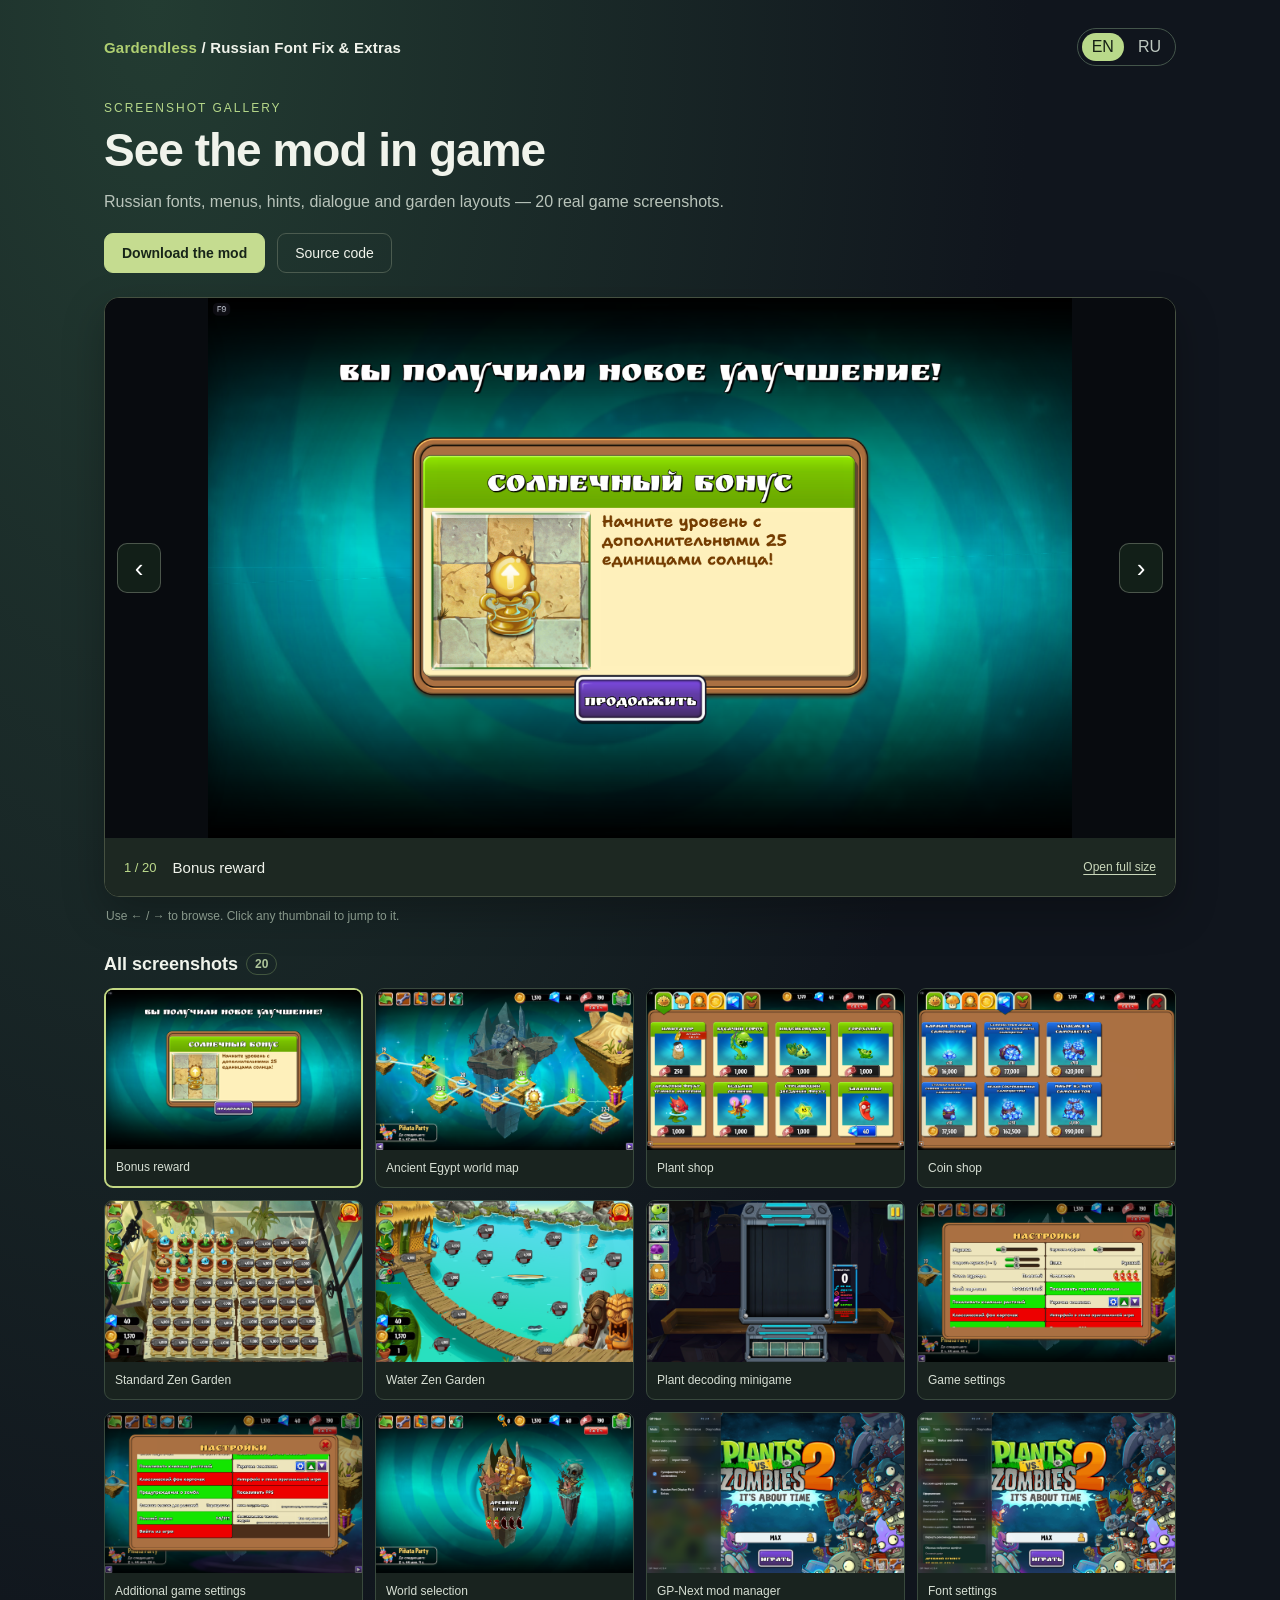
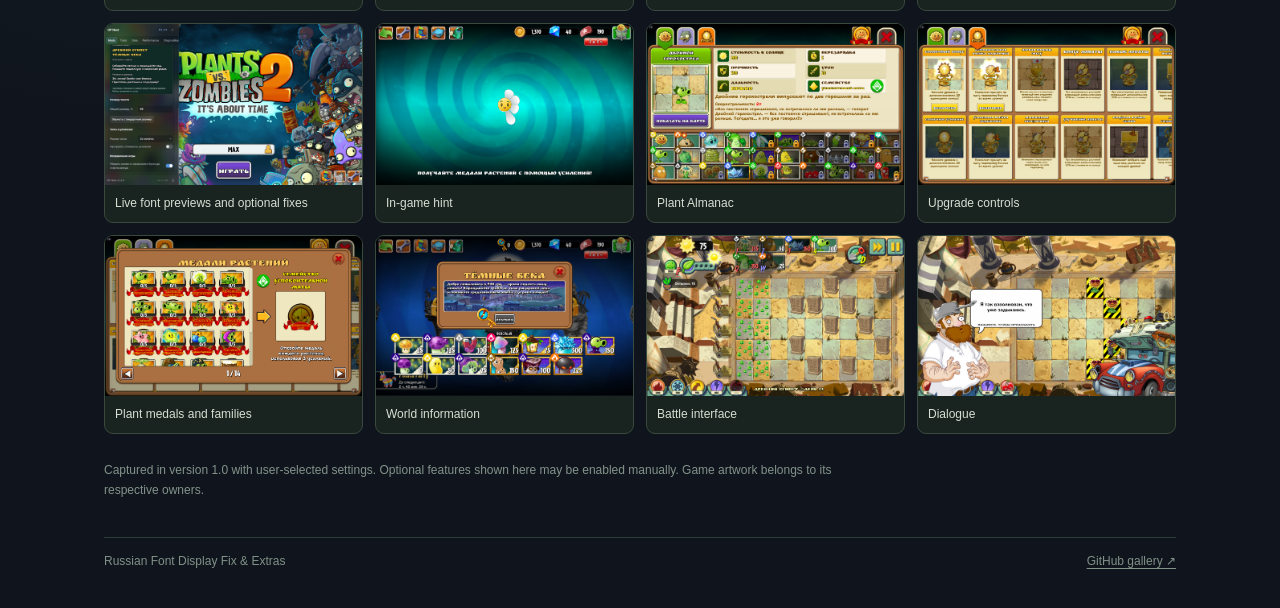
==== docs/index.html @ eb2c73b8 "Fix objective text size and add a 20-screenshot gallery" ====
<!doctype html>
<html lang="en"><head><meta charset="utf-8"><meta name="viewport" content="width=device-width,initial-scale=1"><meta name="description" content="20 real game screenshots of Russian Font Display Fix & Extras for PvZ2 Gardendless."><title>Russian Font Display Fix & Extras — Screenshots</title><link rel="stylesheet" href="gallery.css"></head>
<body><main class="wrap"><header class="top"><a class="brand" href="https://github.com/D1G1TaL-GeeK/gardendless-russian-font-fix-extras"><span>Gardendless</span> / Russian Font Fix & Extras</a><div class="language" aria-label="Language"><button type="button" data-language="en">EN</button><button type="button" data-language="ru">RU</button></div></header>
<section class="hero"><div class="eyebrow">Screenshot gallery</div><h1 data-text="heading">See the mod in game</h1><p class="intro" data-text="intro">Russian fonts, menus, hints, dialogue and garden layouts — 20 real game screenshots.</p><nav class="actions"><a href="https://github.com/D1G1TaL-GeeK/gardendless-russian-font-fix-extras/releases/latest" data-text="download">Download the mod</a><a href="https://github.com/D1G1TaL-GeeK/gardendless-russian-font-fix-extras" data-text="source">Source code</a></nav></section>
<section class="viewer" aria-label="Screenshot viewer"><div class="stage"><img id="photo" src="screenshots/01-bonus-reward.png" alt="Bonus reward"><button id="previous" class="arrow previous" type="button" aria-label="Previous screenshot">‹</button><button id="next" class="arrow next" type="button" aria-label="Next screenshot">›</button></div><div class="caption" aria-live="polite" aria-atomic="true"><span id="counter" class="counter">1 / 20</span><h2 id="caption">Bonus reward</h2><a id="original" href="screenshots/01-bonus-reward.png" target="_blank" rel="noopener" data-text="original">Open full size</a></div></section>
<p class="help" data-text="keys">Use ← / → to browse. Click any thumbnail to jump to it.</p><h2 class="grid-title"><span data-text="all">All screenshots</span><span>20</span></h2><div id="thumbnails" class="thumbnails" aria-label="Screenshot thumbnails"></div>
<noscript><p>JavaScript is required for the carousel. <a href="https://github.com/D1G1TaL-GeeK/gardendless-russian-font-fix-extras/blob/main/SCREENSHOTS.md">Browse all screenshots on GitHub</a>.</p></noscript><p class="note" data-text="note">Captured in version 1.0 with user-selected settings. Optional features shown here may be enabled manually. Game artwork belongs to its respective owners.</p><footer><span>Russian Font Display Fix & Extras</span><a href="https://github.com/D1G1TaL-GeeK/gardendless-russian-font-fix-extras/blob/main/SCREENSHOTS.md">GitHub gallery ↗</a></footer></main><script src="gallery.js"></script></body></html>
---- docs/gallery.css ----
:root{color-scheme:dark;font-family:Arial,Helvetica,sans-serif;background:#10151d;color:#f0f3eb}*{box-sizing:border-box}body{margin:0;background:radial-gradient(ellipse at 12% 0,#233c32,transparent 55%),#10151d}a{color:inherit}button,a{touch-action:manipulation}button{font:inherit;cursor:pointer}button:focus-visible,a:focus-visible{outline:3px solid #e8c669;outline-offset:4px}.wrap{max-width:1120px;margin:auto;padding:28px 24px 40px}.top{display:flex;align-items:center;justify-content:space-between;gap:20px}.brand{text-decoration:none;font-size:15px;font-weight:700;letter-spacing:.2px}.brand span{color:#afcf71}.language{display:flex;gap:4px;border:1px solid #44554b;border-radius:20px;padding:4px}.language button{border:0;background:transparent;color:#bec8c1;border-radius:15px;padding:5px 10px}.language button[aria-pressed=true]{background:#b9d98a;color:#162114}.hero{margin:35px 0 24px}.eyebrow{color:#b5d789;font-size:12px;letter-spacing:2px;text-transform:uppercase;margin-bottom:10px}h1{font-size:clamp(28px,4vw,46px);line-height:1.12;margin:0 0 12px;letter-spacing:-1px}.intro{color:#b9c4bb;line-height:1.6;max-width:670px;margin:0}.actions{display:flex;gap:12px;flex-wrap:wrap;margin-top:19px}.actions a{text-decoration:none;border:1px solid #4b5b4f;border-radius:9px;padding:11px 17px;font-size:14px}.actions a:first-child{background:#c5dc90;color:#182519;border:1px solid #c5dc90;font-weight:700}.viewer{border:1px solid #465141;border-radius:15px;overflow:hidden;background:#090d12;box-shadow:0 16px 42px #0004}.stage{position:relative;display:flex;justify-content:center;align-items:center;height:clamp(260px,52vw,540px);background:#080b0f}.stage img{width:100%;height:100%;object-fit:contain}.arrow{position:absolute;top:50%;transform:translateY(-50%);width:44px;height:50px;border:1px solid #8b978877;border-radius:10px;background:#15221ae6;color:white;font-size:26px}.arrow:hover{background:#395139}.previous{left:12px}.next{right:12px}.caption{display:flex;align-items:center;gap:16px;padding:14px 19px;background:#1d2822;min-height:58px}.counter{color:#bcd98c;font-size:13px;font-variant-numeric:tabular-nums;white-space:nowrap}.caption h2{font-size:15px;margin:0;font-weight:500;flex:1}.caption a{color:#c9d7ba;font-size:12px;white-space:nowrap;text-underline-offset:3px}.help{font-size:12px;color:#87978a;margin:12px 2px 23px}.grid-title{display:flex;gap:8px;align-items:center;font-size:18px;margin:30px 0 13px}.grid-title span:last-child{color:#afc69b;font-size:12px;border:1px solid #42563f;padding:3px 8px;border-radius:12px}.thumbnails{display:grid;grid-template-columns:repeat(4,minmax(0,1fr));gap:12px}.thumbnails button{background:#19231f;color:#d7dfd4;border:1px solid #39493d;border-radius:9px;padding:0;overflow:hidden;text-align:left;transition:border-color .1s}.thumbnails button[aria-pressed=true]{border:2px solid #c2d783}.thumbnails img{display:block;width:100%;height:auto;aspect-ratio:1.6;object-fit:contain;background:#0b0f13}.thumbnails span{display:block;font-size:12px;padding:10px;line-height:1.4;min-height:36px}.thumbnails button:hover{border-color:#9eaf85}.note{color:#83928a;font-size:12px;line-height:1.7;margin:26px 0 0;max-width:780px}footer{display:flex;justify-content:space-between;gap:16px;color:#809087;font-size:12px;margin-top:36px;border-top:1px solid #2d3d33;padding-top:16px}footer a{text-underline-offset:3px}@media(max-width:700px){.wrap{padding:20px 14px 28px}.brand{font-size:12px;max-width:220px}.hero{margin-top:28px}.thumbnails{grid-template-columns:repeat(2,minmax(0,1fr));gap:10px}.stage{height:auto;aspect-ratio:1.6}.arrow{width:34px;height:42px;font-size:22px}.previous{left:6px}.next{right:6px}.caption{padding:12px;flex-wrap:wrap;gap:8px}.caption h2{font-size:13px}.caption a{margin-left:auto}.help{line-height:1.5}footer{flex-wrap:wrap}}@media(prefers-reduced-motion:reduce){*{transition:none!important}}
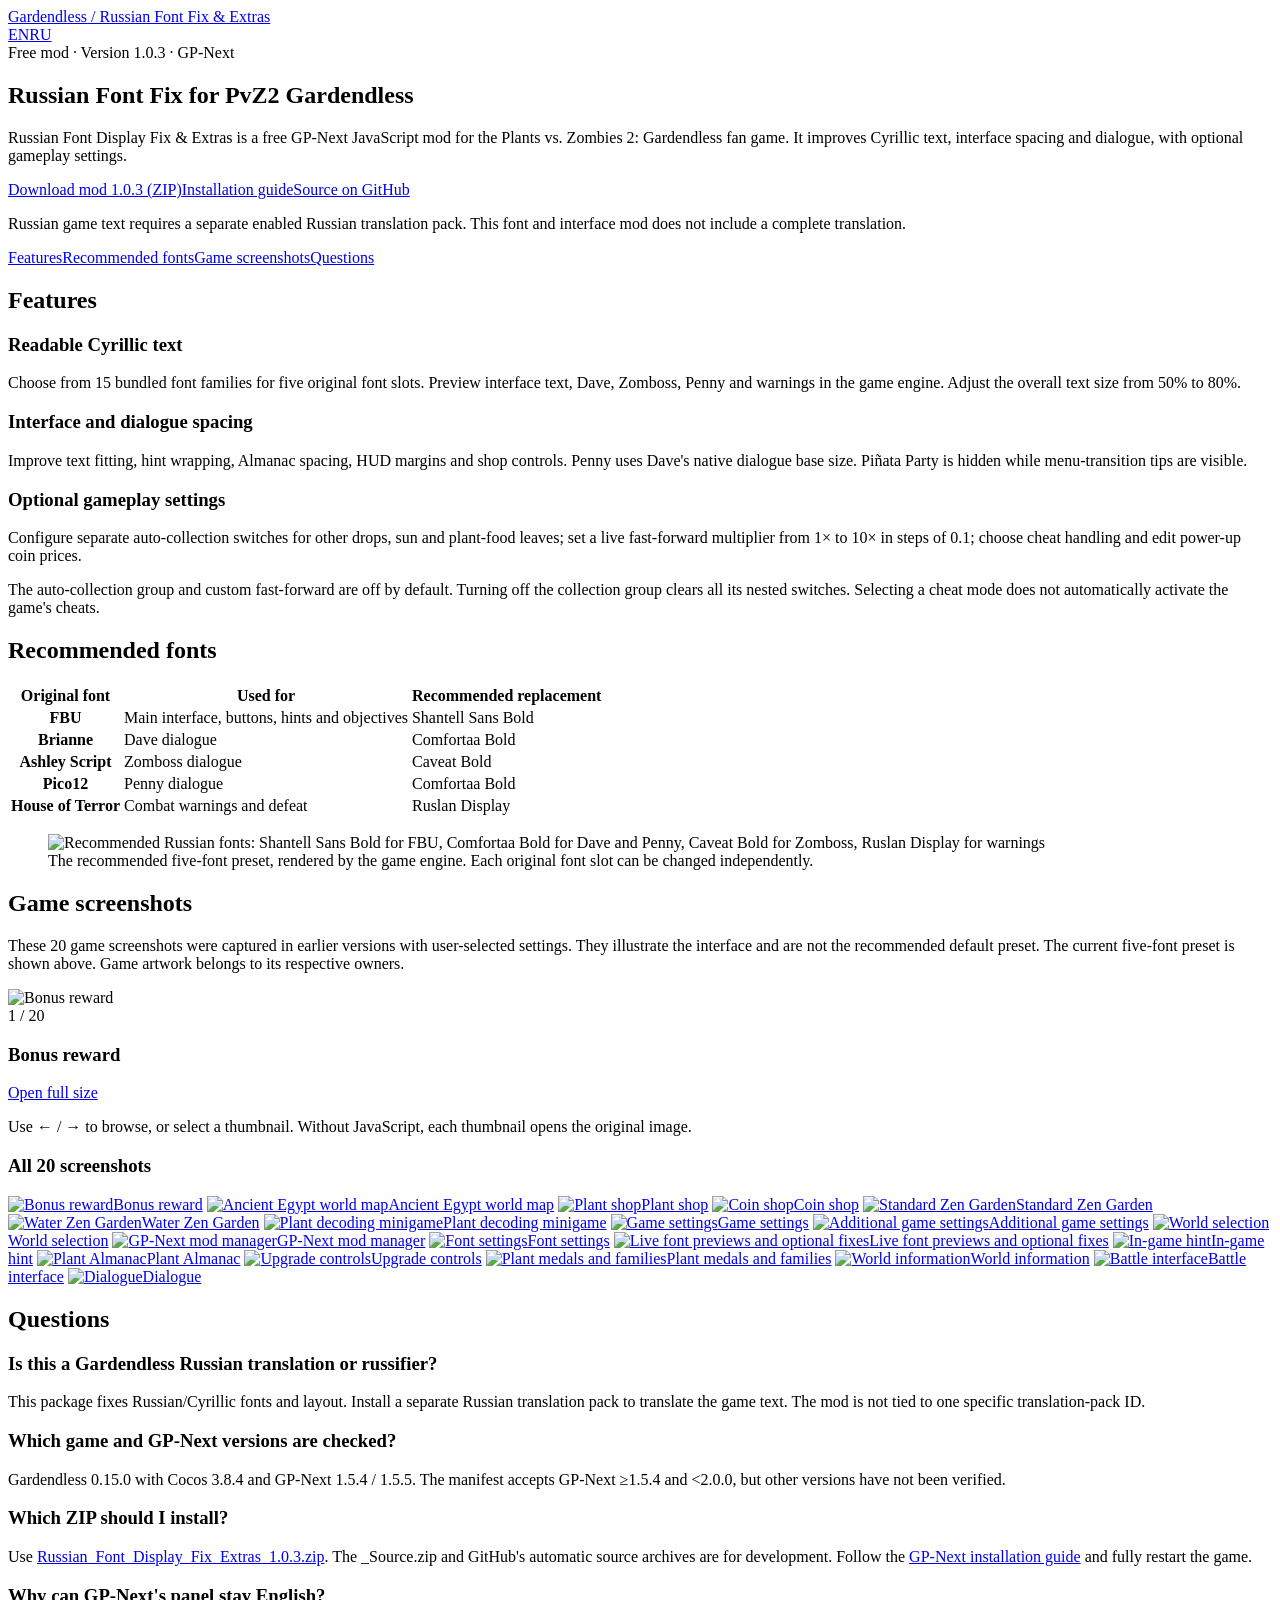
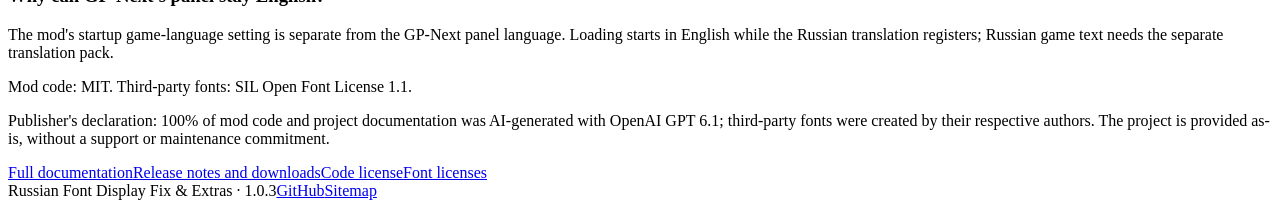
==== commit 2c356ae2: "Improve repository discovery and publish crawlable bilingual project pages" ====
--- a/docs/index.html
+++ b/docs/index.html
@@ -1,7 +1,128 @@
 <!doctype html>
-<html lang="en"><head><meta charset="utf-8"><meta name="viewport" content="width=device-width,initial-scale=1"><meta name="description" content="20 real game screenshots of Russian Font Display Fix & Extras for PvZ2 Gardendless."><title>Russian Font Display Fix & Extras — Screenshots</title><link rel="stylesheet" href="gallery.css"></head>
-<body><main class="wrap"><header class="top"><a class="brand" href="https://github.com/D1G1TaL-GeeK/gardendless-russian-font-fix-extras"><span>Gardendless</span> / Russian Font Fix & Extras</a><div class="language" aria-label="Language"><button type="button" data-language="en">EN</button><button type="button" data-language="ru">RU</button></div></header>
-<section class="hero"><div class="eyebrow">Screenshot gallery</div><h1 data-text="heading">See the mod in game</h1><p class="intro" data-text="intro">Russian fonts, menus, hints, dialogue and garden layouts — 20 real game screenshots.</p><nav class="actions"><a href="https://github.com/D1G1TaL-GeeK/gardendless-russian-font-fix-extras/releases/latest" data-text="download">Download the mod</a><a href="https://github.com/D1G1TaL-GeeK/gardendless-russian-font-fix-extras" data-text="source">Source code</a></nav></section>
-<section class="viewer" aria-label="Screenshot viewer"><div class="stage"><img id="photo" src="screenshots/01-bonus-reward.png" alt="Bonus reward"><button id="previous" class="arrow previous" type="button" aria-label="Previous screenshot">‹</button><button id="next" class="arrow next" type="button" aria-label="Next screenshot">›</button></div><div class="caption" aria-live="polite" aria-atomic="true"><span id="counter" class="counter">1 / 20</span><h2 id="caption">Bonus reward</h2><a id="original" href="screenshots/01-bonus-reward.png" target="_blank" rel="noopener" data-text="original">Open full size</a></div></section>
-<p class="help" data-text="keys">Use ← / → to browse. Click any thumbnail to jump to it.</p><h2 class="grid-title"><span data-text="all">All screenshots</span><span>20</span></h2><div id="thumbnails" class="thumbnails" aria-label="Screenshot thumbnails"></div>
-<noscript><p>JavaScript is required for the carousel. <a href="https://github.com/D1G1TaL-GeeK/gardendless-russian-font-fix-extras/blob/main/SCREENSHOTS.md">Browse all screenshots on GitHub</a>.</p></noscript><p class="note" data-text="note">Captured in version 1.0 with user-selected settings. Optional features shown here may be enabled manually. Game artwork belongs to its respective owners.</p><footer><span>Russian Font Display Fix & Extras</span><a href="https://github.com/D1G1TaL-GeeK/gardendless-russian-font-fix-extras/blob/main/SCREENSHOTS.md">GitHub gallery ↗</a></footer></main><script src="gallery.js"></script></body></html>+<html lang="en">
+<head>
+  <meta charset="utf-8">
+  <meta name="viewport" content="width=device-width, initial-scale=1">
+  <title>PvZ2 Gardendless: Russian Font Fix &amp; Extras — GP-Next</title>
+  <meta name="description" content="Russian/Cyrillic font and UI fixes for PvZ2 Gardendless through GP-Next. 15 font families, live previews, auto-collection, game speed settings and installation guide.">
+  <meta name="robots" content="index, follow, max-image-preview:large">
+  <link rel="canonical" href="https://d1g1tal-geek.github.io/gardendless-russian-font-fix-extras/">
+  <link rel="alternate" hreflang="en" href="https://d1g1tal-geek.github.io/gardendless-russian-font-fix-extras/">
+  <link rel="alternate" hreflang="ru" href="https://d1g1tal-geek.github.io/gardendless-russian-font-fix-extras/ru/">
+  <link rel="alternate" hreflang="x-default" href="https://d1g1tal-geek.github.io/gardendless-russian-font-fix-extras/">
+  <link rel="sitemap" type="application/xml" href="https://d1g1tal-geek.github.io/gardendless-russian-font-fix-extras/sitemap.xml">
+  <meta property="og:type" content="website">
+  <meta property="og:site_name" content="Russian Font Display Fix &amp; Extras">
+  <meta property="og:title" content="PvZ2 Gardendless: Russian Font Fix &amp; Extras — GP-Next">
+  <meta property="og:description" content="Russian/Cyrillic font and UI fixes for PvZ2 Gardendless through GP-Next. 15 font families, live previews, auto-collection, game speed settings and installation guide.">
+  <meta property="og:url" content="https://d1g1tal-geek.github.io/gardendless-russian-font-fix-extras/">
+  <meta property="og:locale" content="en_US">
+  <meta property="og:locale:alternate" content="ru_RU">
+  <meta property="og:image" content="https://d1g1tal-geek.github.io/gardendless-russian-font-fix-extras/assets/recommended-font-preview.png">
+  <meta property="og:image:width" content="860">
+  <meta property="og:image:height" content="980">
+  <meta property="og:image:alt" content="Recommended Russian fonts: Shantell Sans Bold for FBU, Comfortaa Bold for Dave and Penny, Caveat Bold for Zomboss, Ruslan Display for warnings">
+  <meta name="twitter:card" content="summary_large_image">
+  <meta name="twitter:title" content="PvZ2 Gardendless: Russian Font Fix &amp; Extras — GP-Next">
+  <meta name="twitter:description" content="Russian/Cyrillic font and UI fixes for PvZ2 Gardendless through GP-Next. 15 font families, live previews, auto-collection, game speed settings and installation guide.">
+  <meta name="twitter:image" content="https://d1g1tal-geek.github.io/gardendless-russian-font-fix-extras/assets/recommended-font-preview.png">
+  <meta name="twitter:image:alt" content="Recommended Russian fonts: Shantell Sans Bold for FBU, Comfortaa Bold for Dave and Penny, Caveat Bold for Zomboss, Ruslan Display for warnings">
+  <link rel="stylesheet" href="https://d1g1tal-geek.github.io/gardendless-russian-font-fix-extras/gallery.css">
+  <link rel="stylesheet" href="https://d1g1tal-geek.github.io/gardendless-russian-font-fix-extras/site.css">
+  <script type="application/ld+json">{
+  "@context": "https://schema.org",
+  "@graph": [
+    {
+      "@type": "WebSite",
+      "@id": "https://d1g1tal-geek.github.io/gardendless-russian-font-fix-extras/#website",
+      "url": "https://d1g1tal-geek.github.io/gardendless-russian-font-fix-extras/",
+      "name": "Russian Font Display Fix & Extras for PvZ2 Gardendless",
+      "inLanguage": [
+        "en",
+        "ru"
+      ]
+    },
+    {
+      "@type": "WebPage",
+      "@id": "https://d1g1tal-geek.github.io/gardendless-russian-font-fix-extras/#webpage",
+      "url": "https://d1g1tal-geek.github.io/gardendless-russian-font-fix-extras/",
+      "name": "PvZ2 Gardendless: Russian Font Fix & Extras — GP-Next",
+      "description": "Russian/Cyrillic font and UI fixes for PvZ2 Gardendless through GP-Next. 15 font families, live previews, auto-collection, game speed settings and installation guide.",
+      "inLanguage": "en",
+      "isPartOf": {
+        "@id": "https://d1g1tal-geek.github.io/gardendless-russian-font-fix-extras/#website"
+      },
+      "about": {
+        "@id": "https://d1g1tal-geek.github.io/gardendless-russian-font-fix-extras/#mod"
+      }
+    },
+    {
+      "@type": "SoftwareApplication",
+      "@id": "https://d1g1tal-geek.github.io/gardendless-russian-font-fix-extras/#mod",
+      "name": "Russian Font Display Fix & Extras",
+      "url": "https://d1g1tal-geek.github.io/gardendless-russian-font-fix-extras/",
+      "description": "A GP-Next mod with Russian/Cyrillic font fixes, interface spacing and optional gameplay settings for PvZ2 Gardendless. Requires a separate translation pack for Russian game text.",
+      "applicationCategory": "GameApplication",
+      "operatingSystem": "Windows",
+      "softwareVersion": "1.0.3",
+      "downloadUrl": "https://github.com/D1G1TaL-GeeK/gardendless-russian-font-fix-extras/releases/download/v1.0.3/Russian_Font_Display_Fix_Extras_1.0.3.zip",
+      "softwareRequirements": "Gardendless 0.15.0; GP-Next 1.5.4 or 1.5.5; experimental.jsModding",
+      "license": "https://github.com/D1G1TaL-GeeK/gardendless-russian-font-fix-extras/blob/main/LICENSE",
+      "image": "https://d1g1tal-geek.github.io/gardendless-russian-font-fix-extras/assets/recommended-font-preview.png",
+      "offers": {
+        "@type": "Offer",
+        "price": "0",
+        "priceCurrency": "USD",
+        "url": "https://github.com/D1G1TaL-GeeK/gardendless-russian-font-fix-extras/releases/tag/v1.0.3"
+      },
+      "publisher": {
+        "@type": "Person",
+        "name": "D1G1TaL-GeeK",
+        "url": "https://github.com/D1G1TaL-GeeK"
+      }
+    }
+  ]
+}</script>
+</head>
+<body><main class="wrap">
+<header class="top"><a class="brand" href="https://d1g1tal-geek.github.io/gardendless-russian-font-fix-extras/"><span>Gardendless</span> / Russian Font Fix &amp; Extras</a>
+<nav class="language" aria-label="Language"><a href="https://d1g1tal-geek.github.io/gardendless-russian-font-fix-extras/" lang="en" hreflang="en" aria-current="page">EN</a><a href="https://d1g1tal-geek.github.io/gardendless-russian-font-fix-extras/ru/" lang="ru" hreflang="ru">RU</a></nav></header>
+<section class="hero"><div class="eyebrow">Free mod · Version 1.0.3 · GP-Next</div><h1>Russian Font Fix for PvZ2 Gardendless</h1><p class="intro">Russian Font Display Fix & Extras is a free GP-Next JavaScript mod for the Plants vs. Zombies 2: Gardendless fan game. It improves Cyrillic text, interface spacing and dialogue, with optional gameplay settings.</p><nav class="actions"><a href="https://github.com/D1G1TaL-GeeK/gardendless-russian-font-fix-extras/releases/download/v1.0.3/Russian_Font_Display_Fix_Extras_1.0.3.zip">Download mod 1.0.3 (ZIP)</a><a href="https://d1g1tal-geek.github.io/gardendless-russian-font-fix-extras/installation/">Installation guide</a><a href="https://github.com/D1G1TaL-GeeK/gardendless-russian-font-fix-extras">Source on GitHub</a></nav><p class="callout">Russian game text requires a separate enabled Russian translation pack. This font and interface mod does not include a complete translation.</p></section>
+<nav class="section-nav" aria-label="Page contents"><a href="#features">Features</a><a href="#fonts">Recommended fonts</a><a href="#gallery">Game screenshots</a><a href="#faq">Questions</a></nav>
+<section id="features" class="content"><h2>Features</h2><div class="cards">
+<article><h3>Readable Cyrillic text</h3><p>Choose from 15 bundled font families for five original font slots. Preview interface text, Dave, Zomboss, Penny and warnings in the game engine. Adjust the overall text size from 50% to 80%.</p></article>
+<article><h3>Interface and dialogue spacing</h3><p>Improve text fitting, hint wrapping, Almanac spacing, HUD margins and shop controls. Penny uses Dave's native dialogue base size. Piñata Party is hidden while menu-transition tips are visible.</p></article>
+<article><h3>Optional gameplay settings</h3><p>Configure separate auto-collection switches for other drops, sun and plant-food leaves; set a live fast-forward multiplier from 1× to 10× in steps of 0.1; choose cheat handling and edit power-up coin prices.</p></article>
+</div><p>The auto-collection group and custom fast-forward are off by default. Turning off the collection group clears all its nested switches. Selecting a cheat mode does not automatically activate the game's cheats.</p></section>
+<section id="fonts" class="content"><h2>Recommended fonts</h2><div class="table-wrap"><table><thead><tr><th scope="col">Original font</th><th scope="col">Used for</th><th scope="col">Recommended replacement</th></tr></thead><tbody><tr><th scope="row">FBU</th><td>Main interface, buttons, hints and objectives</td><td>Shantell Sans Bold</td></tr><tr><th scope="row">Brianne</th><td>Dave dialogue</td><td>Comfortaa Bold</td></tr><tr><th scope="row">Ashley Script</th><td>Zomboss dialogue</td><td>Caveat Bold</td></tr><tr><th scope="row">Pico12</th><td>Penny dialogue</td><td>Comfortaa Bold</td></tr><tr><th scope="row">House of Terror</th><td>Combat warnings and defeat</td><td>Ruslan Display</td></tr></tbody></table></div>
+<figure class="font-preview"><img src="https://d1g1tal-geek.github.io/gardendless-russian-font-fix-extras/assets/recommended-font-preview.png" alt="Recommended Russian fonts: Shantell Sans Bold for FBU, Comfortaa Bold for Dave and Penny, Caveat Bold for Zomboss, Ruslan Display for warnings" width="860" height="980" loading="lazy" decoding="async"><figcaption>The recommended five-font preset, rendered by the game engine. Each original font slot can be changed independently.</figcaption></figure></section>
+<section id="gallery" class="content"><h2>Game screenshots</h2><p>These 20 game screenshots were captured in earlier versions with user-selected settings. They illustrate the interface and are not the recommended default preset. The current five-font preset is shown above. Game artwork belongs to its respective owners.</p>
+<div class="viewer" aria-label="Screenshot viewer"><div class="stage"><img id="photo" src="https://d1g1tal-geek.github.io/gardendless-russian-font-fix-extras/screenshots/01-bonus-reward.png" alt="Bonus reward" width="2559" height="1599" loading="lazy" decoding="async"><button id="previous" class="arrow previous" type="button" aria-label="Previous screenshot" hidden>‹</button><button id="next" class="arrow next" type="button" aria-label="Next screenshot" hidden>›</button></div>
+<div class="caption" aria-live="polite" aria-atomic="true"><span id="counter" class="counter">1 / 20</span><h3 id="caption">Bonus reward</h3><a id="original" href="https://d1g1tal-geek.github.io/gardendless-russian-font-fix-extras/screenshots/01-bonus-reward.png" target="_blank" rel="noopener">Open full size</a></div></div>
+<p class="help">Use ← / → to browse, or select a thumbnail. Without JavaScript, each thumbnail opens the original image.</p><h3 class="grid-title">All 20 screenshots</h3><div id="thumbnails" class="thumbnails" aria-label="Screenshot thumbnails"><a href="https://d1g1tal-geek.github.io/gardendless-russian-font-fix-extras/screenshots/01-bonus-reward.png" data-screenshot="0" target="_blank" rel="noopener"><img src="https://d1g1tal-geek.github.io/gardendless-russian-font-fix-extras/screenshots/01-bonus-reward.png" alt="Bonus reward" width="2559" height="1599" loading="lazy" decoding="async"><span>Bonus reward</span></a>
+<a href="https://d1g1tal-geek.github.io/gardendless-russian-font-fix-extras/screenshots/02-world-map.png" data-screenshot="1" target="_blank" rel="noopener"><img src="https://d1g1tal-geek.github.io/gardendless-russian-font-fix-extras/screenshots/02-world-map.png" alt="Ancient Egypt world map" width="2559" height="1599" loading="lazy" decoding="async"><span>Ancient Egypt world map</span></a>
+<a href="https://d1g1tal-geek.github.io/gardendless-russian-font-fix-extras/screenshots/03-plant-shop.png" data-screenshot="2" target="_blank" rel="noopener"><img src="https://d1g1tal-geek.github.io/gardendless-russian-font-fix-extras/screenshots/03-plant-shop.png" alt="Plant shop" width="2559" height="1599" loading="lazy" decoding="async"><span>Plant shop</span></a>
+<a href="https://d1g1tal-geek.github.io/gardendless-russian-font-fix-extras/screenshots/04-coin-shop.png" data-screenshot="3" target="_blank" rel="noopener"><img src="https://d1g1tal-geek.github.io/gardendless-russian-font-fix-extras/screenshots/04-coin-shop.png" alt="Coin shop" width="2559" height="1599" loading="lazy" decoding="async"><span>Coin shop</span></a>
+<a href="https://d1g1tal-geek.github.io/gardendless-russian-font-fix-extras/screenshots/05-standard-garden.png" data-screenshot="4" target="_blank" rel="noopener"><img src="https://d1g1tal-geek.github.io/gardendless-russian-font-fix-extras/screenshots/05-standard-garden.png" alt="Standard Zen Garden" width="2559" height="1599" loading="lazy" decoding="async"><span>Standard Zen Garden</span></a>
+<a href="https://d1g1tal-geek.github.io/gardendless-russian-font-fix-extras/screenshots/06-water-garden.png" data-screenshot="5" target="_blank" rel="noopener"><img src="https://d1g1tal-geek.github.io/gardendless-russian-font-fix-extras/screenshots/06-water-garden.png" alt="Water Zen Garden" width="2559" height="1599" loading="lazy" decoding="async"><span>Water Zen Garden</span></a>
+<a href="https://d1g1tal-geek.github.io/gardendless-russian-font-fix-extras/screenshots/07-plant-decoding.png" data-screenshot="6" target="_blank" rel="noopener"><img src="https://d1g1tal-geek.github.io/gardendless-russian-font-fix-extras/screenshots/07-plant-decoding.png" alt="Plant decoding minigame" width="2559" height="1598" loading="lazy" decoding="async"><span>Plant decoding minigame</span></a>
+<a href="https://d1g1tal-geek.github.io/gardendless-russian-font-fix-extras/screenshots/08-game-settings.png" data-screenshot="7" target="_blank" rel="noopener"><img src="https://d1g1tal-geek.github.io/gardendless-russian-font-fix-extras/screenshots/08-game-settings.png" alt="Game settings" width="2559" height="1599" loading="lazy" decoding="async"><span>Game settings</span></a>
+<a href="https://d1g1tal-geek.github.io/gardendless-russian-font-fix-extras/screenshots/09-more-settings.png" data-screenshot="8" target="_blank" rel="noopener"><img src="https://d1g1tal-geek.github.io/gardendless-russian-font-fix-extras/screenshots/09-more-settings.png" alt="Additional game settings" width="2559" height="1599" loading="lazy" decoding="async"><span>Additional game settings</span></a>
+<a href="https://d1g1tal-geek.github.io/gardendless-russian-font-fix-extras/screenshots/10-world-chooser.png" data-screenshot="9" target="_blank" rel="noopener"><img src="https://d1g1tal-geek.github.io/gardendless-russian-font-fix-extras/screenshots/10-world-chooser.png" alt="World selection" width="2559" height="1599" loading="lazy" decoding="async"><span>World selection</span></a>
+<a href="https://d1g1tal-geek.github.io/gardendless-russian-font-fix-extras/screenshots/11-mod-manager.png" data-screenshot="10" target="_blank" rel="noopener"><img src="https://d1g1tal-geek.github.io/gardendless-russian-font-fix-extras/screenshots/11-mod-manager.png" alt="GP-Next mod manager" width="2559" height="1599" loading="lazy" decoding="async"><span>GP-Next mod manager</span></a>
+<a href="https://d1g1tal-geek.github.io/gardendless-russian-font-fix-extras/screenshots/12-font-settings.png" data-screenshot="11" target="_blank" rel="noopener"><img src="https://d1g1tal-geek.github.io/gardendless-russian-font-fix-extras/screenshots/12-font-settings.png" alt="Font settings" width="2559" height="1599" loading="lazy" decoding="async"><span>Font settings</span></a>
+<a href="https://d1g1tal-geek.github.io/gardendless-russian-font-fix-extras/screenshots/13-live-font-preview.png" data-screenshot="12" target="_blank" rel="noopener"><img src="https://d1g1tal-geek.github.io/gardendless-russian-font-fix-extras/screenshots/13-live-font-preview.png" alt="Live font previews and optional fixes" width="2559" height="1599" loading="lazy" decoding="async"><span>Live font previews and optional fixes</span></a>
+<a href="https://d1g1tal-geek.github.io/gardendless-russian-font-fix-extras/screenshots/14-game-hint.png" data-screenshot="13" target="_blank" rel="noopener"><img src="https://d1g1tal-geek.github.io/gardendless-russian-font-fix-extras/screenshots/14-game-hint.png" alt="In-game hint" width="2559" height="1599" loading="lazy" decoding="async"><span>In-game hint</span></a>
+<a href="https://d1g1tal-geek.github.io/gardendless-russian-font-fix-extras/screenshots/15-almanac.png" data-screenshot="14" target="_blank" rel="noopener"><img src="https://d1g1tal-geek.github.io/gardendless-russian-font-fix-extras/screenshots/15-almanac.png" alt="Plant Almanac" width="2559" height="1599" loading="lazy" decoding="async"><span>Plant Almanac</span></a>
+<a href="https://d1g1tal-geek.github.io/gardendless-russian-font-fix-extras/screenshots/16-upgrade-controls.png" data-screenshot="15" target="_blank" rel="noopener"><img src="https://d1g1tal-geek.github.io/gardendless-russian-font-fix-extras/screenshots/16-upgrade-controls.png" alt="Upgrade controls" width="2559" height="1598" loading="lazy" decoding="async"><span>Upgrade controls</span></a>
+<a href="https://d1g1tal-geek.github.io/gardendless-russian-font-fix-extras/screenshots/17-plant-medals.png" data-screenshot="16" target="_blank" rel="noopener"><img src="https://d1g1tal-geek.github.io/gardendless-russian-font-fix-extras/screenshots/17-plant-medals.png" alt="Plant medals and families" width="2559" height="1593" loading="lazy" decoding="async"><span>Plant medals and families</span></a>
+<a href="https://d1g1tal-geek.github.io/gardendless-russian-font-fix-extras/screenshots/18-world-information.png" data-screenshot="17" target="_blank" rel="noopener"><img src="https://d1g1tal-geek.github.io/gardendless-russian-font-fix-extras/screenshots/18-world-information.png" alt="World information" width="2559" height="1574" loading="lazy" decoding="async"><span>World information</span></a>
+<a href="https://d1g1tal-geek.github.io/gardendless-russian-font-fix-extras/screenshots/19-battle-hud.png" data-screenshot="18" target="_blank" rel="noopener"><img src="https://d1g1tal-geek.github.io/gardendless-russian-font-fix-extras/screenshots/19-battle-hud.png" alt="Battle interface" width="2559" height="1599" loading="lazy" decoding="async"><span>Battle interface</span></a>
+<a href="https://d1g1tal-geek.github.io/gardendless-russian-font-fix-extras/screenshots/20-dialogue.png" data-screenshot="19" target="_blank" rel="noopener"><img src="https://d1g1tal-geek.github.io/gardendless-russian-font-fix-extras/screenshots/20-dialogue.png" alt="Dialogue" width="2559" height="1599" loading="lazy" decoding="async"><span>Dialogue</span></a></div></section>
+<section id="faq" class="content faq"><h2>Questions</h2><article><h3>Is this a Gardendless Russian translation or russifier?</h3><p>This package fixes Russian/Cyrillic fonts and layout. Install a separate Russian translation pack to translate the game text. The mod is not tied to one specific translation-pack ID.</p></article>
+<article><h3>Which game and GP-Next versions are checked?</h3><p>Gardendless 0.15.0 with Cocos 3.8.4 and GP-Next 1.5.4 / 1.5.5. The manifest accepts GP-Next ≥1.5.4 and &lt;2.0.0, but other versions have not been verified.</p></article>
+<article><h3>Which ZIP should I install?</h3><p>Use <a href="https://github.com/D1G1TaL-GeeK/gardendless-russian-font-fix-extras/releases/download/v1.0.3/Russian_Font_Display_Fix_Extras_1.0.3.zip">Russian_Font_Display_Fix_Extras_1.0.3.zip</a>. The _Source.zip and GitHub's automatic source archives are for development. Follow the <a href="https://d1g1tal-geek.github.io/gardendless-russian-font-fix-extras/installation/">GP-Next installation guide</a> and fully restart the game.</p></article>
+<article><h3>Why can GP-Next's panel stay English?</h3><p>The mod's startup game-language setting is separate from the GP-Next panel language. Loading starts in English while the Russian translation registers; Russian game text needs the separate translation pack.</p></article></section>
+<section class="content project-notice"><p>Mod code: MIT. Third-party fonts: SIL Open Font License 1.1.</p><p>Publisher's declaration: 100% of mod code and project documentation was AI-generated with OpenAI GPT 6.1; third-party fonts were created by their respective authors. The project is provided as-is, without a support or maintenance commitment.</p><nav class="resource-links"><a href="https://github.com/D1G1TaL-GeeK/gardendless-russian-font-fix-extras/blob/main/README.md">Full documentation</a><a href="https://github.com/D1G1TaL-GeeK/gardendless-russian-font-fix-extras/releases/tag/v1.0.3">Release notes and downloads</a><a href="https://github.com/D1G1TaL-GeeK/gardendless-russian-font-fix-extras/blob/main/LICENSE">Code license</a><a href="https://github.com/D1G1TaL-GeeK/gardendless-russian-font-fix-extras/blob/main/THIRD_PARTY_NOTICES.md">Font licenses</a></nav></section>
+<footer><span>Russian Font Display Fix &amp; Extras · 1.0.3</span><a href="https://github.com/D1G1TaL-GeeK/gardendless-russian-font-fix-extras">GitHub</a><a href="https://d1g1tal-geek.github.io/gardendless-russian-font-fix-extras/sitemap.xml">Sitemap</a></footer></main>
+<script src="https://d1g1tal-geek.github.io/gardendless-russian-font-fix-extras/gallery.js" defer></script></body></html>
